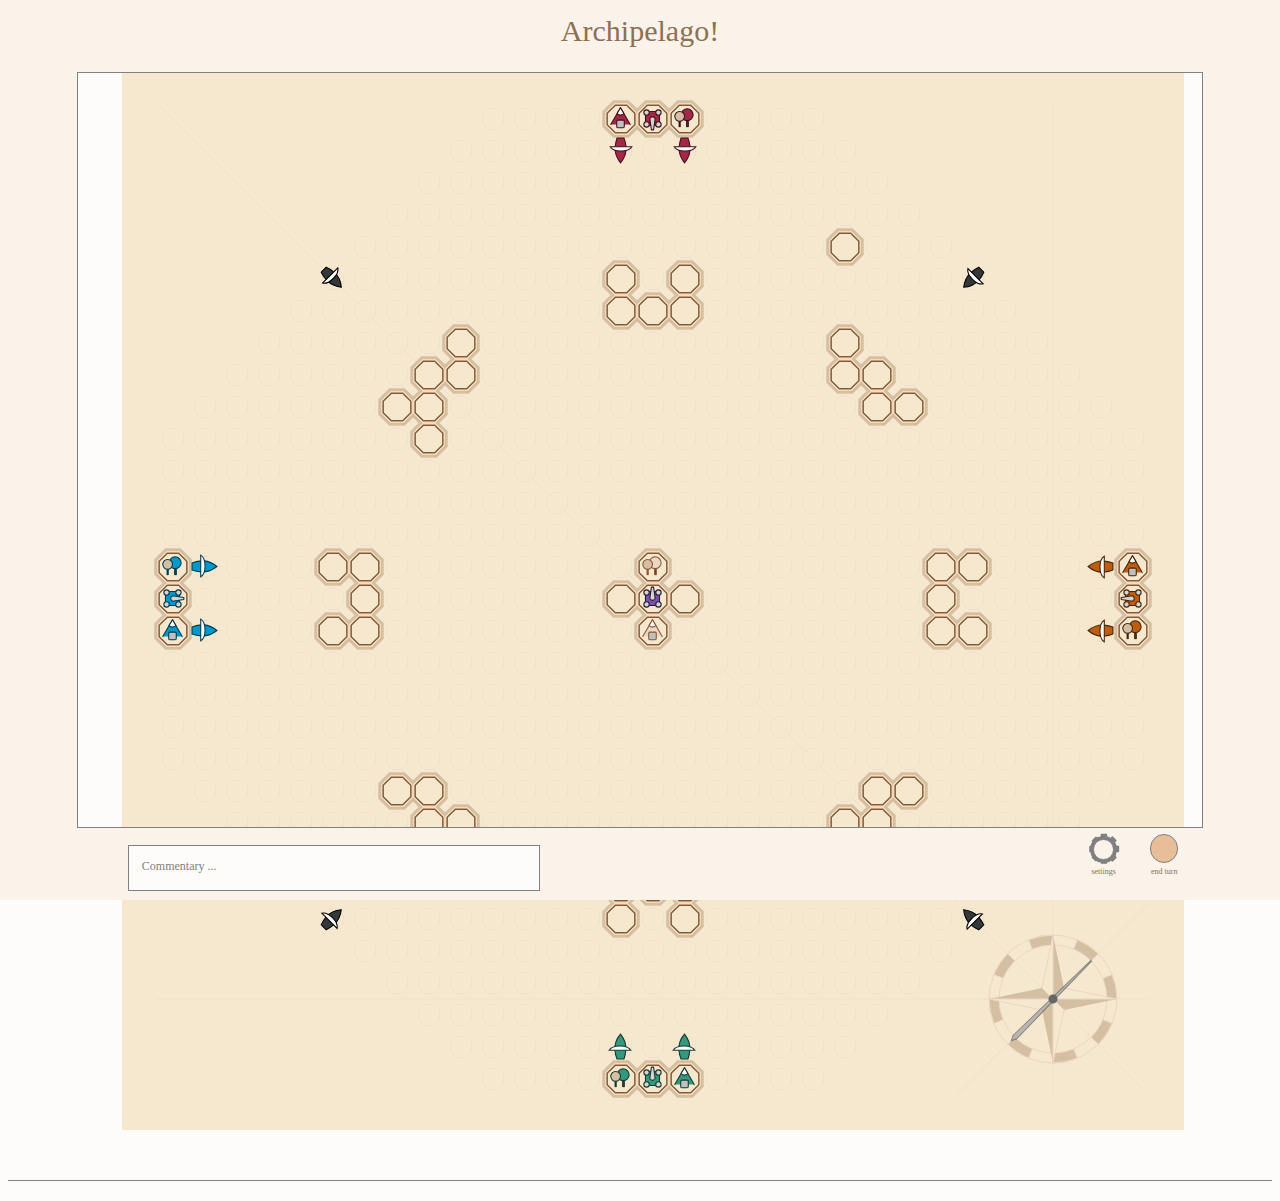
==== index.html @ 7c7db8ca "Addition of compass SVG graphics to the board" ====
<!DOCTYPE html>

<!-- This is the main HTML file for the game -->
<!-- ------------------------------------------>
<html>

<head>
    <meta charset="utf-8">

    <!-- Link to style sheets -->
    <link rel="stylesheet" type="text/css" href="surround.css">
    <link rel="stylesheet" type="text/css" href="board.css">
    <link rel="stylesheet" type="text/css" href="pieces.css">
    <link rel="stylesheet" type="text/css" href="compass.css">

</head>

<body>

    <!-- Corners added to allow side panels to be exandable -->
    <div class="corner top left over_text">
    </div>

    <!-- Fixed header with padding underneath-->
    <div class="the_header over_text">
        <div class="title_box">
            Archipelago!
        </div>
    </div>

    <!-- Corners added to allow side panels to be exandable -->
    <div class="corner top right over_text">
    </div>

    <div class="the_header under_text">
    </div>
    <br> <br>

    <!-- Expandable (future development) sidebar left -->
    <div class="left sidebar over_text">
        <div class="stockDashboard">

        </div>
    </div>

    <div class="left sidebar under_text">
    </div>


    <!-- A div used as a placeholder to which the dynamically generated board is added -->
    <div class="boardmark">

    </div>
    <br><br><br>

    <!-- Expandable (future development) sidebar right -->
    <div class="right sidebar over_text">
    </div>

    <div class="right sidebar under_text">
    </div>

    <br>

    <!-- Corners added to allow side panels to be exandable -->
    <div class="corner bottom left over_text">
    </div>

    <!-- Fixed footer for icon buttons with padding underneath-->
    <div class="the_footer over_text">

        <!-- Commentary box - Again is temporary in this position just to aid any visitors to site-->
        <div class='contents_box commentary'>
            Commentary ...
        </div>

        <!-- Settings icon button-->
        <div class="icon_holder settingsmark">
            <div class="settings">
                <div class="settings_teeth teethrotate0">
                </div>
                <div class="settings_teeth teethrotate45">
                </div>
                <div class="settings_teeth teethrotate90">
                </div>
                <div class="settings_teeth teethrotate135">
                </div>
                <div class="settings_inner">
                </div>
            </div>
            <div class="icon_text">
                settings
            </div>
        </div>

        <!-- End of turn icon button -->
        <div class="icon_holder endturnmark">
            <div class="end_turn">
            </div>
            <div class="icon_text">
                end turn
            </div>
        </div>
    </div>

    <!-- Corners added to allow side panels to be exandable -->
    <div class="corner bottom right over_text">

      <!-- Settings panel pop up -->
      <div class="settings_popup">
          <div class="settingspopup_inner">
                <div class="settings_teeth teethrotate0">
                </div>
                <div class="settings_teeth teethrotate45">
                </div>
                <div class="settings_teeth teethrotate90">
                </div>
                <div class="settings_teeth teethrotate135">
                </div>
                <div class="settings_inner2">
                    <span class="settings_close">
                        &times;
                    </span>
                    <br>Changing size or shape of the<br>board will restart the game.

                    <!-- Buttons - for the size and shape of the board -->
                    <div class='settings_holder boardSizeSelect'>
                        Size of the game board:
                        <div class="settings_button boardSizeSelect_31">
                            small
                        </div>
                        <div class="settings_button boardSizeSelect_40">
                            medium
                        </div>
                    </div>

                    <div class='settings_holder boardShapeSelect'>
                        Shape of the game board:
                        <div class="settings_button boardShapeSelect_octagon">
                            octagon
                        </div>
                        <div class="settings_button boardShapeSelect_square">
                            square
                        </div>
                    </div>
                </div>
            </div>
        </div>
    </div>

    <!-- Padding for footer -->
    <div class="the_footer under_text">

    </div>

    <!-- The game board object -->
    <script src='board.js'></script>

    <!-- The dashboard object -->
    <script src='dashboard.js'></script>

    <!-- The compass object -->
    <script src='compass.js'></script>

    <!-- The piece movement object -->
    <script src='movement.js'></script>

    <!-- The pirates object -->
    <script src='pirates.js'></script>

    <!-- The game management object -->
    <script src='gamemanagement.js'></script>

    <!-- The main javascript file -->
    <script src='main.js'></script>

</body>
---- surround.css ----
/* Style for surround items  */
/* ------------------------- */

html {
    background-color: rgb(254,252,250);
    font-family: 'Palatino';
    margin: 0;
    color: rgb(137, 113, 82);
    font-size: 20px;
}

.dashboard_text {

    font-size: 0.8em;
}

/* style for the frame corners */
.corner {
    font-family: 'Palatino';
    color: rgb(250,105,0);
    text-align: center;
    margin: 0;
    padding: 0%;
    height: 8%;
}

 /* style for the header */
.the_header {
    font-size: 1.5em;
    text-align: center;
    background-color: rgb(251, 242, 234);
    top: 0%;
    left: 6%;
    margin: 0%;
    padding: 0%;
    width: 88%;
    height: 8%;
    border-bottom: 1px solid grey;
}

/* style for the footer */
.the_footer {
    text-align: right;
    display: block;
    background-color: rgb(231, 175, 126);
    bottom: 0%;
    left: 6%;
    margin: 0%;
    padding: 0%;
    width: 88%;
    height: 8%;
    border-top: 1px solid grey;
}

/* style to fix the header and footer and prevent scrolling */
.over_text {
    position: fixed;
    background-color: rgb(251, 242, 234);
    z-index: 20;
}

.under_text {
    position: static;
    width: 100%;
    background-color: rgb(254,252,250);
    padding-top: 1%;
}

/* style for the frame sidebars */
.sidebar {
    position: fixed;

    font-size: 0.5em;

    background-color: rgb(251, 242, 234);
    top: 0%;
    margin: 0%;
    padding: 0%;
    height: 84%;
    top: 8%;
}

.left {
    left: 0%;
    width: 6%;
}

.right {
    right: 0%;
    width: 6%;
}

.top {
    top: 0%;
}

.bottom {
    bottom: 0%;
}

.left.sidebar {
    border-right: 1px solid grey;

}

.right.sidebar {

    border-left: 1px solid grey;
    text-align: center;
}

.title_box {
    position: relative;
    top: 20%;
}

/* style for contents boxes in the footer - TEMPORARY */
.contents_box {
    position: fixed;
    transform: translateY(0%);
    display: inline;
    background-color: rgb(254,252,250);
    text-align: center;
    margin: 0%;
    border: 1px solid grey;
    padding: 0.5% 0.5% 0.5% 0.5%;
    z-index: 1;
}

/* commentary box */
.commentary {
    left: 10%;
    bottom: 1%;
    height: 2%;
    width: 30%;
    font-style: bold;
    text-align: left;
    overflow: hidden;
    padding: 1% 1% 1% 1%;
    color: grey;
    font-size:0.6em;
}

/* Side bar item holders and inner item formats*/
.item_holder {
    position: relative;
    margin-left: 10%;
    padding: 2.5%;
    width: 75%;
    display: inline-block;
    text-align: left;
    vertical-align: bottom;
}

.inner_item_holder {
    position: relative;
    vertical-align: bottom;
    padding-top: 4%;
    padding-bottom: 2%;
    width: 75%;
    display: inline-block;
    text-align: left;
    font-size: 100%;
}

.dashboard_text {
    position: relative;
    display: inline-block;
    padding-left: 4%;
    padding-bottom: 2%;
    font-size: 0.8em;
    vertical-align: bottom;
}


/* Footer icon holders */
.icon_holder {
    margin-right: 2%;
    position: relative;
    display: inline-block;
    text-align: center;
    vertical-align: top;
    top: 10%;
    height: 0;
    color: rgb(137, 113, 82);
    background-color: rgb(251, 242, 234);
    text-align: center;
}

/* Style for text under icons */
.icon_text {
    position: relative;
    display: block;
    text-align: center;
    top: 8%;
    height: 35%;
    width: 100%;
    padding: 0%;
    color: rgb(137, 113, 82);
    background-color: rgb(251, 242, 234);
    text-align: center;
    overflow: hidden;
    white-space: nowrap;
    font-size: 40%;
}

/* End of turn icon */
.end_turn {
    display: inline-block;
    position: relative;
    top: -1px;
    margin-top: 0%;
    margin-left: 0%;
    vertical-align: top;
    height: 60%;
    width: 80%;
    border-radius: 50%;
    background-color: rgb(231, 190, 151);
    border: 1px solid grey;
}

/* Settings icon */
.settings {
    display: inline-block;
    position: relative;
    top: 0px;
    margin-top: 0%;
    margin-left: 0%;
    vertical-align: center;
    height: 60%;
    width: 80%;
    border-radius: 50%;
    background-color: grey;
    border: 1px solid rgb(251, 242, 234);
    transform:  scale(1, 1);
}

.settings_teeth {
    position: absolute;
    top: 50%;
    left: 50%;
    height: 100%;
    width: 100%;
    background-color: grey;
    border-radius: 10%;
}

.teethrotate0 {
    transform:  translate(-50%,-50%) rotate(0deg) scale(0.26, 1.15);
}

.teethrotate45 {
    transform:  translate(-50%,-50%) rotate(45deg) scale(0.26, 1.15);
}

.teethrotate90 {
    transform:  translate(-50%,-50%) rotate(90deg) scale(0.26, 1.15);
}

.teethrotate135 {
    transform:  translate(-50%,-50%) rotate(135deg) scale(0.26, 1.15);
}

.settings_inner {
    display: inline-block;
    position: relative;
    top:12%;
    margin-top: 0%;
    margin-left: 0%;
    vertical-align: top;
    height: 70%;
    width: 70%;
    border-radius: 50%;
    background-color: rgb(251, 242, 234);
    border: 1px solid grey;
}

/* Transparent covering for full screen when settings panel is called up */
.settings_popup {
    display: none;
    position: fixed;
    left: 0px;
    top: 0px;
    width: 100%;
    height: 100%;
    overflow: hidden;
    background-color: rgba(0,0,0,0.25);
    font-size: 0.8em;
    z-index: 1;
}

/* Settings panel style */
.settingspopup_inner {
    position: fixed;
    background-color: grey;
    width: 350px;
    height: 350px;
    bottom: 14%;
    right: 14%;
    padding: 0;
    color: rgb(137, 113, 82);
    border-radius: 50%;
    border: 0px solid grey;
    text-align: center;
    vertical-align: top;
}

/* A separate inner circle is required for the large settings panel */
.settings_inner2 {
    display: inline-block;
    position: relative;
    top:10%;
    margin-top: 0%;
    margin-left: 0%;
    vertical-align: top;
    padding: 5%;
    height: 68%;
    width: 68%;
    border-radius: 50%;
    background-color: rgb(251, 242, 234);
    border: 1px solid grey;
}

/* Settings button styles */
.settings_holder {
    position: relative;
    top: 5%;
    width: 70%;
    margin: 0% 13% 5% 13%;
    height: 18%;
    padding: 2%;
    display: block;
    color: rgb(254, 252, 250);
    background-color: grey;
    border: 1px solid grey;
}

.settings_button {
    display: inline-block;
    width: 40%;
    margin: 4% 2% 2% 2%;
    color: grey;
    background-color: rgb(254, 252, 250);
    cursor: pointer;
}

/* Settings close button */
.settings_close {
    font-size: 28px;
    font-weight: bold;
}

.settings_close:hover, .settings_close:focus {
    color: black;
    cursor: pointer;
}
---- board.css ----
/* styles for the game board */
/* ------------------------- */


.boardmark {
    position: relative;
    display: block;
    left: 9%;
    top: 6%;
    width: 88%;
    height: 1020px;
    background-color: transparent;
}

#board {
    position: absolute;
    background-color: transparent;
    z-index: 2;
}

#activeBoard {
    position: absolute;
    background-color: transparent;
    z-index: 2;
}

/* style for row holders within game board */
.board_row {
    margin: 0px 0px 0px 0px;
    padding: 0px 0px 0px 0px;

    margin: auto;
}

/* Style for individual tiles within game board.
Tiles are nested squares (square - rotated square - inner square).
The rotation and inner squares are used to create octagons and margins.
The overflow hides the rotated square edges
All tiles are set up to be dynamic so can be created in different sizes */
.square {
    display: inline-block;
    vertical-align: top;
    margin: 0px;
    padding: 0px;
    overflow: hidden;

}

/* different colour tiles for sea, land, bases plus invisible tiles to change the overall board shape */
.square.sea {
    background-color: rgb(77, 210, 255);
    border: 1px solid rgb(77, 210, 255);
}

.square.land {
    background-color: rgb(230, 230, 0);
    border: 1px solid rgb(230, 230, 0);
}

.square.invis {
    background-color: rgb(247, 228, 212);
    border: 1px solid rgb(247, 228, 212);
}

.rotated_square {
    display: inline-block;
    margin: 0px;
    padding: 0px;
    transform: rotate(45deg);
    overflow: hidden;
}

.inner_square {
    display: inline-block;
    margin: 0px;
    padding: 0px;
    transform: translateX(-2px) translateY(-2px) rotate(45deg);
}

.sea {
    background-color: rgb(179, 237, 255);
    border: 2px solid blue;
}

.land {
    background-color: rgb(77, 210, 55);
    border: 2px solid green;
}

/* style for square not on the board */
.invis {
    background-color: rgb(247, 228, 212);
    border: 2px solid rgb(247, 228, 212);
}

/* colour for activated squares on movement */
.active {
    border: 2px solid rgb(255, 77, 77);
}
---- pieces.css ----
/* Style for individual piece tiles. */
/* --------------------------------- */

/* cargo ship */
.square.cargo {
    display: inline-block;
    vertical-align: top;
    margin: 0px;
    padding: 0px;
    overflow: hidden;
    background-color: rgb(77, 210, 255);
    border: 1px solid rgb(77, 210, 255);
    text-align: center;
}

.holding.cargo {
    position: relative;
    vertical-align: top;
    margin: 0px;
    padding: 0px;
    border: 0px;
    background-color: transparent;
    border-radius: 50%;
    text-align: center;
    left: 0px;
    top: 0px;
    z-index: 1;
}

.cargo {
    position: absolute;
    background-color: transparent;
    z-index: 10;
}

/*.piece.cargo {
  /*Tile is gridsize -2
    Inner tile is gridsize -6 (space for border 2 like in sea tiles)
    Left border is 2, others are 1
    So margin 1 on all borders except left*/
    display: inline-block;
    padding: 0px;
    margin: 1px 1px 1px 0px;
    transform: rotate(-90deg) scale(0.9, 0.38);

    border-top-left-radius: 20%;
    border-top-right-radius: 50%;
    border-bottom-left-radius: 20%;
    border-bottom-right-radius: 50%;
    border-left: 1.5px solid rgb(89, 53, 20);
    border-right: 1.5px solid rgb(89, 53, 20);
    border-top: 1px solid rgb(89, 53, 20);
    border-bottom: 1px solid rgb(89, 53, 20);

    background-color: rgb(181, 110, 43);
    text-align: center;
    transition: transform 1s;
}*/

.detail.cargo {
    display: inline-block;
    margin: 0px;
    transform: rotate(0deg) scale(0.1,2.4) translateX(-60px) translateY(0);
    border-right: 5px solid rgb(89, 53, 20);
    border-left: 5px solid rgb(89, 53, 20);
    margin: 0px 0px 2px 1px;
    border-top-right-radius: 50%;
    border-bottom-right-radius: 50%;
    background-color: white;
}


/* Hut */
.square.hut {
    display: inline-block;
    vertical-align: top;
    margin: 0px;
    padding: 0px;
    overflow: hidden;
    text-align: center;
    border: 1px solid rgb(230, 230, 0);
    background-color: rgb(77, 210, 55);
}

.piece.hut {
    display: inline-block;
    padding: 0px;
    background-color: rgb(77, 210, 55);
    transform: scale(0.6,0.6);
    border: 2px solid rgb(89, 53, 20);
    border-radius: 10%;
}

.detail.hut{
  background-color: rgb(89, 53, 20);
  transform: scale(1.3,0.1);
}


/* Fort */

.fort {
    position: absolute;
    background-color: transparent;
    fill: lightgrey;
    z-index: 10;

}

.square.fort {
    display: inline-block;
    position: relative;
    margin: 0px;
    padding: 0px;
    overflow: hidden;
    border: 1px solid rgb(230, 230, 0);
    background-color: rgb(77, 210, 55);
}

.holding.fort {
    display: inline-block;
    position: relative;
    margin: 0px;
    padding: 0px;
    border: 0px;
    background-color: transparent;
    border-radius: 50%;
}

.piece.fort {
    display: inline-block;
    position: relative;
    transform: scale(0.55,0.55) translate(0%, 0%);
    background-color: rgb(77, 210, 55);
    border: 2px solid rgb(89, 53, 20);
    border-radius: 15%;
}

.piece.fort::before {
    content:'';
    width: 100%;
    height: 100%;
    display: inline-block;
    position: relative;
    background-color: rgb(89, 53, 20);
    border: 4px solid rgb(89, 53, 20);
    transform: translate(-50%, -50%) scale(0.3, 0.3);
    border-radius: 50%;
}

.piece.fort::after {
    content:'';
    width: 100%;
    height: 100%;
    display: inline-block;
    position: relative;
    background-color: rgb(89, 53, 20);
    border: 4px solid rgb(89, 53, 20);
    transform: translate(20%, -230%) scale(0.3, 0.3);
    border-radius: 50%;
}

.detail.fort{
    display: inline-block;
    position: relative;
    background-color: rgb(89, 53, 20);
    border: 4px solid rgb(89, 53, 20);
    transform: translate(-50%, -100%) scale(0.3, 0.3);
    border-radius: 50%;
}

.detail.fort::after{
    /* cannon */
    content:'';
    width: 100%;
    height: 100%;
    position: relative;
    display: inline-block;
    background-color: silver;
    border-top-left-radius: 50%;
    border-top-right-radius: 20%;
    border-bottom-left-radius: 50%;
    border-bottom-right-radius: 20%;
    border: 3px solid rgb(89, 53, 20);
    transform: translate(220%, -250%) rotate(-45deg) scale(2, 1);
}

/* forests */

.forest {
    position: absolute;
    background-color: transparent;
    fill: rgb(77, 210, 55);
    z-index: 10;
}

.square.forest {
    display: inline-block;
    vertical-align: top;
    margin: 0px;
    padding: 0px;
    overflow: hidden;
    text-align: center;
    border: 1px solid rgb(230, 230, 0);
    background-color: rgb(77, 210, 55);
}

.piece.forest {
    display: inline-block;
    padding: 0px;
    background-color: rgb(77, 210, 55);
    transform: scale(0.5, 0.5) translate(20%, -20%);
    border: 2px solid rgb(89, 53, 20);
    border-radius: 50%;
}

.piece.forest::before, .detail.forest::before {
    content: '';
    width: 100%;
    height: 100%;
    display: inline-block;
    padding: 0px;
    background-color: rgb(89, 53, 20);
    transform: translate(-10%, 60%) scale(0.2,0.5);
    border: 2px solid rgb(89, 53, 20);
}

.detail.forest {
  display: inline-block;
  padding: 0px;
  background-color: limegreen;
  transform: translate(-60%, -110%) scale(0.8, 0.8);
  border: 2px solid rgb(89, 53, 20);
  border-radius: 50%;
}

/* ironworks */

.ironworks {
    position: absolute;
    background-color: transparent;
    fill: rgb(77, 210, 55);
    z-index: 10;
}

.square.ironworks {
    display: inline-block;
    vertical-align: top;
    margin: 0px;
    padding: 0px;
    overflow: hidden;
    text-align: center;
    border: 1px solid rgb(230, 230, 0);
    background-color: rgb(77, 210, 55);
}

.piece.ironworks {
    display: inline-block;
    padding: 0px;
    background-color: silver;
    transform:  translate(0%, 50%) scale(1, 1.4) rotate(45deg);
    border: 1px solid rgb(89, 53, 20);
    border-radius: 10%;
}

.detail.ironworks {
    display: inline-block;
    padding: 0px;
    background-color: silver;
    border-top: 2px solid rgb(89, 53, 20);
    border-bottom: 2px solid rgb(89, 53, 20);
    border-left: 2px solid rgb(89, 53, 20);
    border-right: 2px solid rgb(89, 53, 20);

    transform: translate(-20%, -20%)  rotate(-45deg) scale(0.4, 0.3);
    border-radius: 10%;
}

.detail.ironworks::after {
    content: 'I';
    color: darkslategrey;
    font-size: 1em;
    height: 100%;
    width: 100%;
    display: inline-block;
    padding: 0px;
    background-color: silver;
    transform: translate(0%, 0%) scale(0.8,0.8);
    border: 0;
}

/* ironworks */
.square.quarry {
    display: inline-block;
    vertical-align: top;
    margin: 0px;
    padding: 0px;
    overflow: hidden;
    text-align: center;
    border: 1px solid rgb(230, 230, 0);
    background-color: rgb(77, 210, 55);
}

.piece.quarry {
    display: inline-block;
    padding: 0px;
    background-color: rgb(89, 53, 20);
    transform:  rotate(45deg) translate(-5%, -18%) scale(0.9, 0.15) ;
    border-top: 5px solid rgb(89, 53, 20);
    border-bottom: 5px solid rgb(89, 53, 20);
    border-left: 1px solid rgb(89, 53, 20);
    border-right: 1px solid rgb(89, 53, 20);
    border-radius: 20%;
}

.detail.quarry {
    display: inline-block;
    padding: 0px;
    background-color: silver;
    border: 5px solid rgb(89, 53, 20);
    transform: translate(-38%, -15%) scale(0.1, 3) rotate(45deg);
    border-radius: 20%;
}

.piece.quarry::after {
    content: '';
    font-size: 1em;
    height: 100%;
    width: 100%;
    display: inline-block;
    padding: 0px;
    background-color: rgb(255, 253, 208);
    border: 2px solid rgb(89, 53, 20);
    transform:  translate(-10%, 140%) scale(0.4, 2.4) rotate(45deg);
    border-radius: 20%;
}








/* Team colours */
.teamPlum.team_fill {
    background-color: #0099cc;
    fill: #0099cc;
}

.teamPlum.team_stroke {
    stroke: #00394d;
}


.teamOrange.team_fill  {
    background-color: #bd5d0f;
    fill: #bd5d0f;
}

.teamOrange.team_stroke {
    stroke: #472306;
}

.teamLemon.team_fill {
    background-color: #a52746;
    fill: #a52746;
}

.teamLemon.team_stroke {
    stroke: #3e0f1a;
}

.teamLime.team_fill {
    background-color: #34987d;
    fill: #34987d;
}

.teamLime.team_stroke {
    stroke: #14392f;
}

.teamKingdom.team_stroke {
    stroke: #251934;
}

.teamKingdom.team_fill {
    background-color: rgb(162, 236, 246);
    fill: #7851a9;
}

.teamPirate.team_fill {
    background-color: #353839;
    fill: #353839;
}

.teamPirate.team_stroke {
    stroke: black;
}

.Unclaimed.team_stroke {
    stroke: rgb(138, 87, 50);
}

.Unclaimed.team_fill {
    fill: rgb(235, 215, 195);
}

.deg90 {
    transform: rotate(90deg);
    transition: transform 1s;
}
---- compass.css ----
/* Style for compass */
/* ----------------- */

/* Compass circles*/

.compass {
    position: absolute;
    background-color: rgb(246, 232, 206);
    z-index: 1;

}

#needle2 {
    position: absolute;
    background-color: transparent;
    z-index: 3;
    transition: transform 1s;

}

.compass.outer {
    position: relative;
    top: 100px;
    width: 80px;
    height: 80px;
    display: inline-block;
    border-radius: 50%;
    margin: 0;
    padding: 0;
    text-align: center;
    border: 2px solid rgb(137, 113, 82);
    background-color: rgb(240, 220, 188);
}

.compass.inner {
    position: absolute;
    top: 50%;
    left: 50%;
    width: 60px;
    height: 55px;
    transform: translate(-50%,-50%);
    border-radius: 50%;
    margin: 0;
    padding: 0;
    border: 2px solid rgb(137, 113, 82);
    background-color: rgb(251, 242, 234);
}

.compass.inner2 {
    position: absolute;
    top: 50%;
    left: 50%;
    transform: translate(-50%,-50%);
    border-radius: 50%;
    border: 2px solid rgb(137, 113, 82);
    width: 18px;
    height: 18px;
    background-color: rgb(231, 190, 151);

}

/* Compass points*/
.points {
    position: absolute;
    top: 50%;
    left: 50%;
    width: 100%;
    height: 100%;
    background-color: rgb(240, 220, 188);
    border: 3px solid rgb(137, 113, 82);
}

.NS {
    transform: translate(-50%, -50%) scale(1.05, 0.2) rotate(45deg);
    border-left: 8px solid rgb(137, 113, 82);
    border-right: 8px solid rgb(137, 113, 82);
}

.EW {
    transform: translate(-50%, -50%) scale(0.2, 1.05) rotate(225deg);
    border-top: 8px solid rgb(137, 113, 82);
    border-bottom: 8px solid rgb(137, 113, 82);
}

/* Compass needle*/
.needle {
    position: absolute;
    top: -40%;
    left: 48.5%;
    width: 4%;
    height: 180%;
    background-color: rgb(219, 158, 54);
    transition: transform 1s;
}

.needlehead {
    position: absolute;
    width: 0;
    height: 0;
    top: -4%;
    left: -60%;
    border-left: 0.25em solid transparent;
    border-bottom: 0.6em solid rgb(219, 158, 54);
    border-right: 0.25em solid transparent;
}
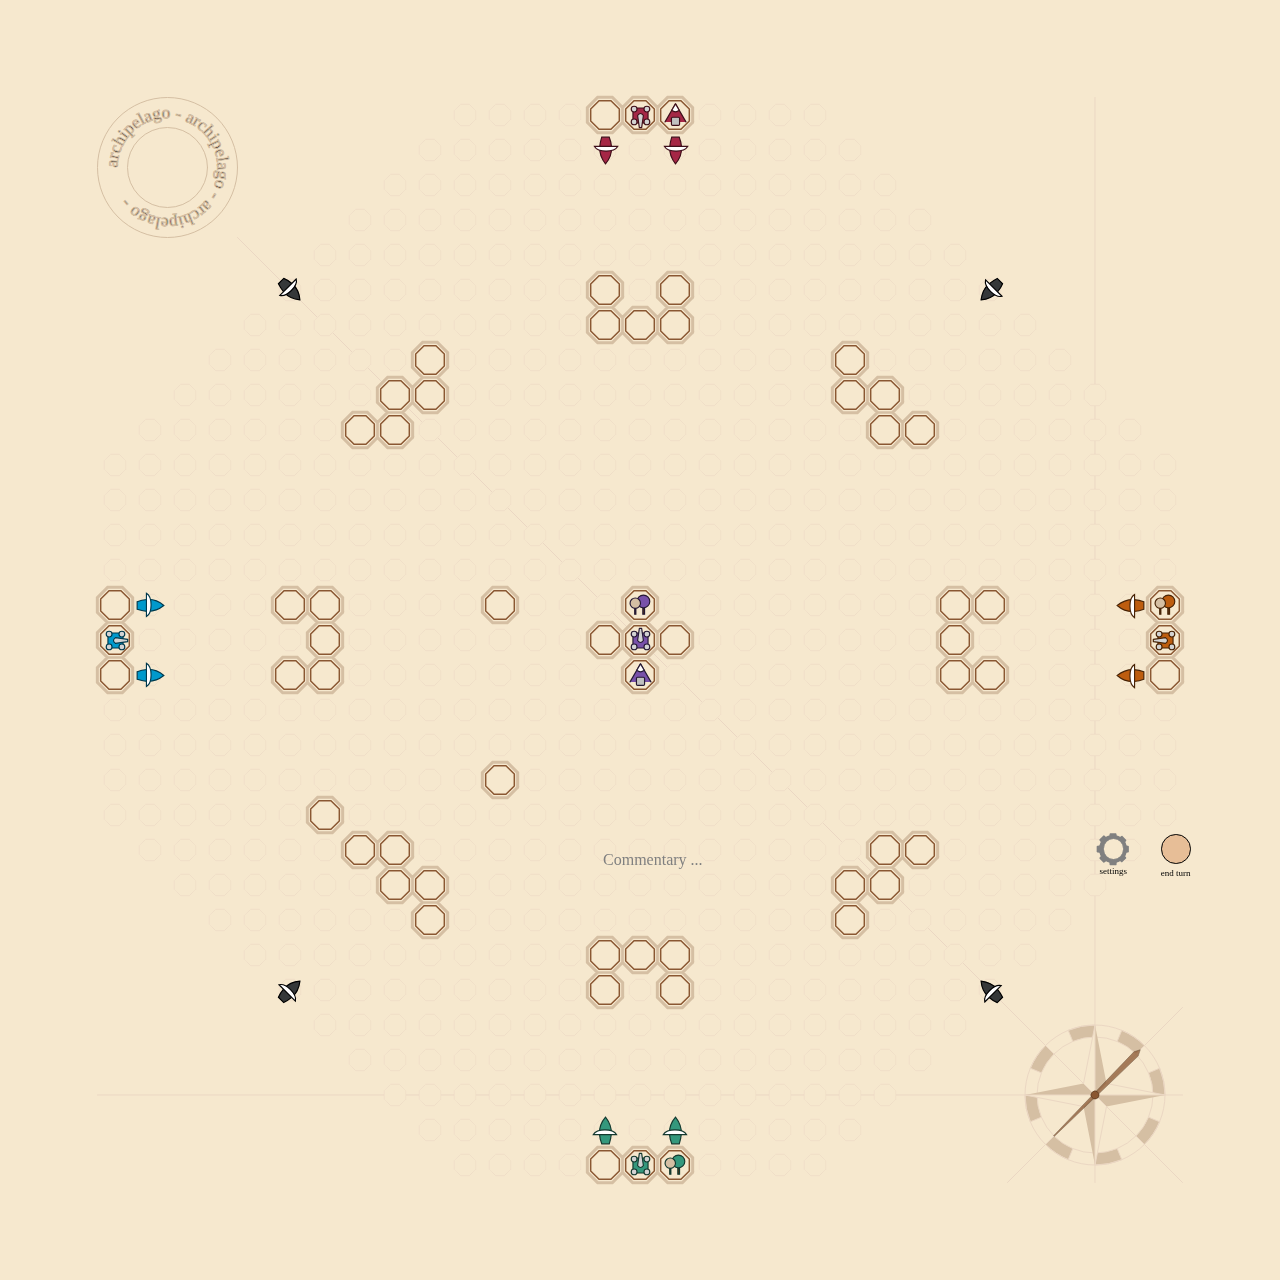
==== commit 6766b9f8: "Updating the style of the surround and board" ====
--- a/index.html
+++ b/index.html
@@ -22,19 +22,15 @@
     </div>
 
     <!-- Fixed header with padding underneath-->
-    <div class="the_header over_text">
-        <div class="title_box">
-            Archipelago!
-        </div>
+    <div class="the_header over_text top">
+
     </div>
 
     <!-- Corners added to allow side panels to be exandable -->
     <div class="corner top right over_text">
     </div>
 
-    <div class="the_header under_text">
-    </div>
-    <br> <br>
+
 
     <!-- Expandable (future development) sidebar left -->
     <div class="left sidebar over_text">
@@ -67,12 +63,7 @@
     </div>
 
     <!-- Fixed footer for icon buttons with padding underneath-->
-    <div class="the_footer over_text">
-
-        <!-- Commentary box - Again is temporary in this position just to aid any visitors to site-->
-        <div class='contents_box commentary'>
-            Commentary ...
-        </div>
+    <div class="the_footer over_text bottom">
 
         <!-- Settings icon button-->
         <div class="icon_holder settingsmark">
@@ -102,6 +93,13 @@
             </div>
         </div>
     </div>
+
+
+    <!-- Commentary box - Again is temporary in this position just to aid any visitors to site-->
+        <div class='commentary'>
+            Commentary ...
+        </div>
+
 
     <!-- Corners added to allow side panels to be exandable -->
     <div class="corner bottom right over_text">
@@ -162,6 +160,9 @@
     <!-- The compass object -->
     <script src='compass.js'></script>
 
+    <!-- The resource object -->
+    <script src='resource.js'></script>
+
     <!-- The piece movement object -->
     <script src='movement.js'></script>
 
--- a/surround.css
+++ b/surround.css
@@ -2,11 +2,12 @@
 /* ------------------------- */
 
 html {
-    background-color: rgb(254,252,250);
+    background-color: rgb(246, 232, 206);
     font-family: 'Palatino';
     margin: 0;
     color: rgb(137, 113, 82);
     font-size: 20px;
+
 }
 
 .dashboard_text {
@@ -35,7 +36,7 @@
     padding: 0%;
     width: 88%;
     height: 8%;
-    border-bottom: 1px solid grey;
+
 }
 
 /* style for the footer */
@@ -49,13 +50,14 @@
     padding: 0%;
     width: 88%;
     height: 8%;
-    border-top: 1px solid grey;
+
 }
 
 /* style to fix the header and footer and prevent scrolling */
 .over_text {
     position: fixed;
     background-color: rgb(251, 242, 234);
+    background-color: transparent;
     z-index: 20;
 }
 
@@ -73,6 +75,7 @@
     font-size: 0.5em;
 
     background-color: rgb(251, 242, 234);
+    background-color: transparent;
     top: 0%;
     margin: 0%;
     padding: 0%;
@@ -99,13 +102,12 @@
 }
 
 .left.sidebar {
-    border-right: 1px solid grey;
 
 }
 
 .right.sidebar {
 
-    border-left: 1px solid grey;
+
     text-align: center;
 }
 
@@ -129,16 +131,19 @@
 
 /* commentary box */
 .commentary {
-    left: 10%;
-    bottom: 1%;
+    position: fixed;
+    text-align: center;
+    bottom: 2%;
     height: 2%;
-    width: 30%;
+    width: 100%;
+    left: 0%;
     font-style: bold;
-    text-align: left;
+
     overflow: hidden;
     padding: 1% 1% 1% 1%;
     color: grey;
-    font-size:0.6em;
+    font-size:0.8em;
+    z-index: 15;
 }
 
 /* Side bar item holders and inner item formats*/
@@ -183,8 +188,9 @@
     top: 10%;
     height: 0;
     color: rgb(137, 113, 82);
-    background-color: rgb(251, 242, 234);
-    text-align: center;
+    background-color: transparent;
+    text-align: center;
+
 }
 
 /* Style for text under icons */
@@ -196,12 +202,14 @@
     height: 35%;
     width: 100%;
     padding: 0%;
-    color: rgb(137, 113, 82);
-    background-color: rgb(251, 242, 234);
+    color: black;
+    background-color: transparent;
     text-align: center;
     overflow: hidden;
     white-space: nowrap;
-    font-size: 40%;
+    font-size: 45%;
+
+
 }
 
 /* End of turn icon */
@@ -216,7 +224,8 @@
     width: 80%;
     border-radius: 50%;
     background-color: rgb(231, 190, 151);
-    border: 1px solid grey;
+    border: 1px solid black;
+
 }
 
 /* Settings icon */
@@ -231,7 +240,8 @@
     width: 80%;
     border-radius: 50%;
     background-color: grey;
-    border: 1px solid rgb(251, 242, 234);
+
+
     transform:  scale(1, 1);
 }
 
@@ -243,6 +253,7 @@
     width: 100%;
     background-color: grey;
     border-radius: 10%;
+
 }
 
 .teethrotate0 {
@@ -271,7 +282,7 @@
     height: 70%;
     width: 70%;
     border-radius: 50%;
-    background-color: rgb(251, 242, 234);
+    background-color: rgb(246, 232, 206);
     border: 1px solid grey;
 }
 
--- a/board.css
+++ b/board.css
@@ -3,10 +3,10 @@
 
 
 .boardmark {
-    position: relative;
+    position: absolute;
     display: block;
-    left: 9%;
-    top: 6%;
+    left: 0%;
+    top: 0%;
     width: 88%;
     height: 1020px;
     background-color: transparent;
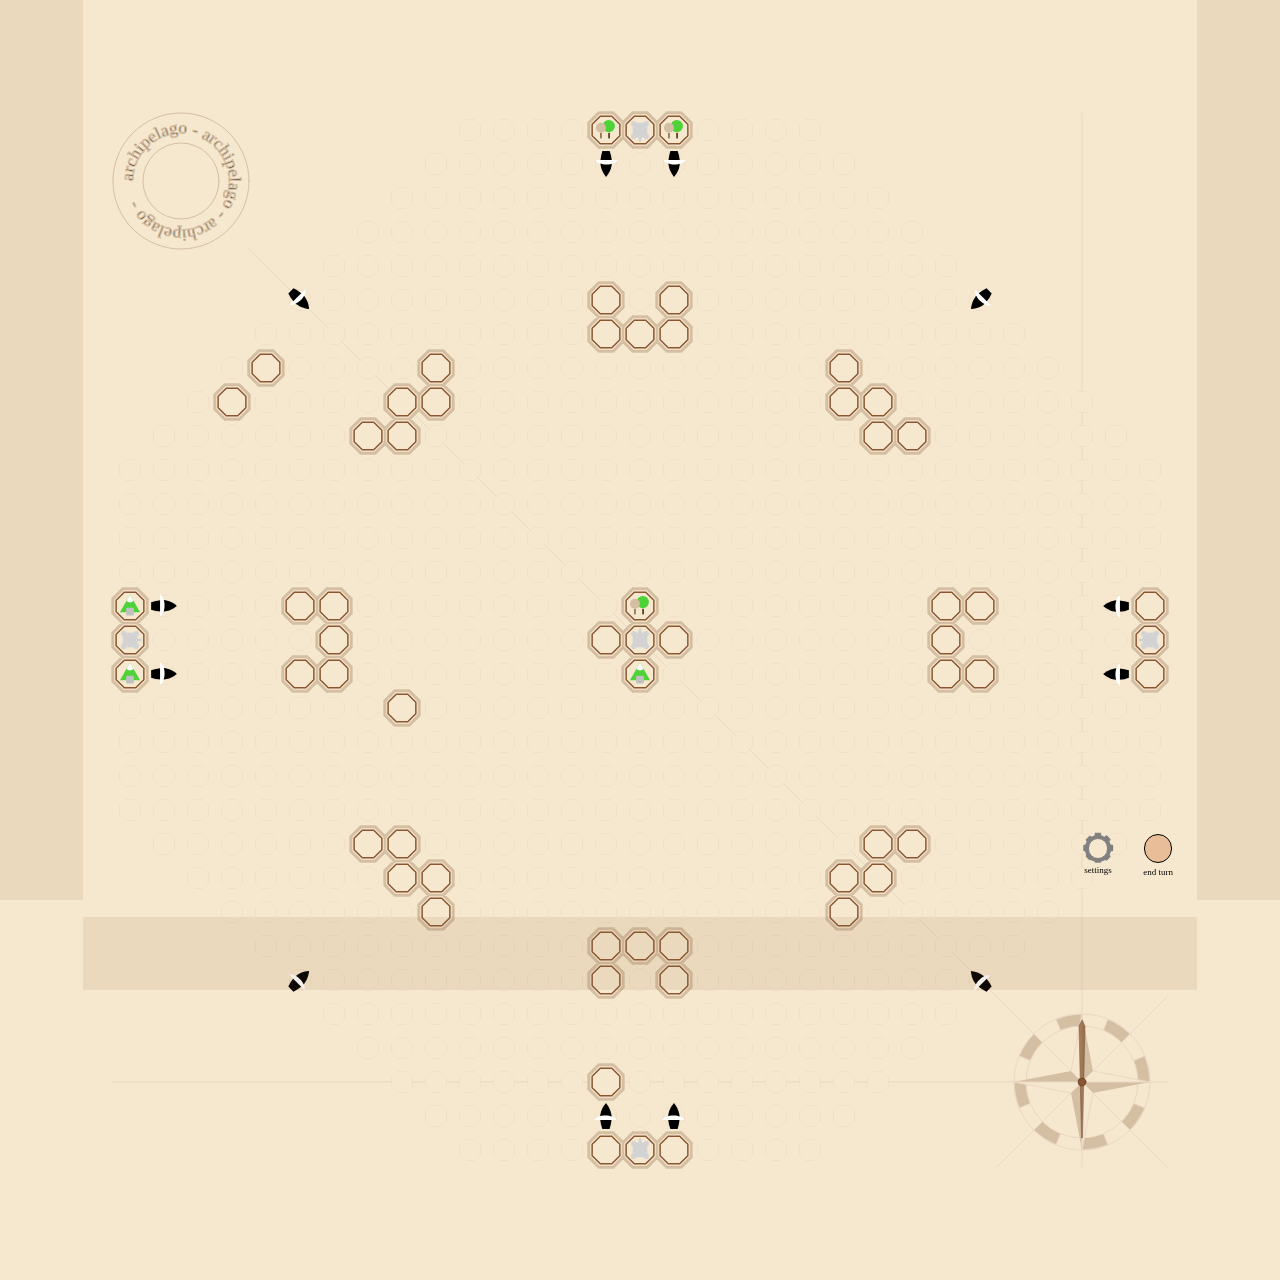
==== commit 8c164c46: "Adding goods to the dashboard" ====
--- a/index.html
+++ b/index.html
@@ -35,7 +35,11 @@
     <!-- Expandable (future development) sidebar left -->
     <div class="left sidebar over_text">
         <div class="stockDashboard">
-
+        </div>
+        <br>
+        <br>
+        <br>
+        <div class="goodsDashboard">
         </div>
     </div>
 
@@ -97,7 +101,7 @@
 
     <!-- Commentary box - Again is temporary in this position just to aid any visitors to site-->
         <div class='commentary'>
-            Commentary ...
+
         </div>
 
 
--- a/surround.css
+++ b/surround.css
@@ -10,11 +10,6 @@
 
 }
 
-.dashboard_text {
-
-    font-size: 0.8em;
-}
-
 /* style for the frame corners */
 .corner {
     font-family: 'Palatino';
@@ -23,13 +18,13 @@
     margin: 0;
     padding: 0%;
     height: 8%;
+    background-color: rgba(138, 87, 50, 0.1);
 }
 
  /* style for the header */
 .the_header {
     font-size: 1.5em;
     text-align: center;
-    background-color: rgb(251, 242, 234);
     top: 0%;
     left: 6%;
     margin: 0%;
@@ -43,7 +38,7 @@
 .the_footer {
     text-align: right;
     display: block;
-    background-color: rgb(231, 175, 126);
+
     bottom: 0%;
     left: 6%;
     margin: 0%;
@@ -51,13 +46,14 @@
     width: 88%;
     height: 8%;
 
+
 }
 
 /* style to fix the header and footer and prevent scrolling */
 .over_text {
     position: fixed;
-    background-color: rgb(251, 242, 234);
-    background-color: transparent;
+
+
     z-index: 20;
 }
 
@@ -81,6 +77,8 @@
     padding: 0%;
     height: 84%;
     top: 8%;
+    background-color: rgba(138, 87, 50, 0.1);
+    font-size:0.6em;
 }
 
 .left {
@@ -131,47 +129,68 @@
 
 /* commentary box */
 .commentary {
-    position: fixed;
-    text-align: center;
-    bottom: 2%;
-    height: 2%;
-    width: 100%;
+
+    position: fixed;
+    text-align: center;
+    bottom: -10%;
+    height: 6%;
     left: 0%;
-    font-style: bold;
-
-    overflow: hidden;
-    padding: 1% 1% 1% 1%;
-    color: grey;
+    font-style: italic;
+    padding: 1% 0% 0.5% 0%;
+    color: rgb(137, 113, 82);
     font-size:0.8em;
     z-index: 15;
+    background-color: rgba(138, 87, 50, 0.1);
+    transition: bottom 0.2s ease-in-out
+
+
 }
 
 /* Side bar item holders and inner item formats*/
 .item_holder {
     position: relative;
     margin-left: 10%;
+    margin-top: 15%;
     padding: 2.5%;
+
     width: 75%;
     display: inline-block;
     text-align: left;
     vertical-align: bottom;
+    font-weight: bold;
 }
 
 .inner_item_holder {
     position: relative;
     vertical-align: bottom;
-    padding-top: 4%;
-    padding-bottom: 2%;
-    width: 75%;
+    margin-top: 10%;
+    padding-top: 10%;
+    padding-bottom: 0%;
+    width: 90%;
     display: inline-block;
     text-align: left;
     font-size: 100%;
+    font-weight: normal;
+}
+
+.stock_item_holder {
+    position: relative;
+    vertical-align: bottom;
+    padding-top: 10%;
+    padding-bottom: 10%;
+    margin-top: 0%;
+    width: 90%;
+    display: inline-block;
+    text-align: left;
+    margin-left: 8%;
+    font-size: 80%;
+    font-weight: normal
 }
 
 .dashboard_text {
     position: relative;
     display: inline-block;
-    padding-left: 4%;
+    padding-left: 65%;
     padding-bottom: 2%;
     font-size: 0.8em;
     vertical-align: bottom;
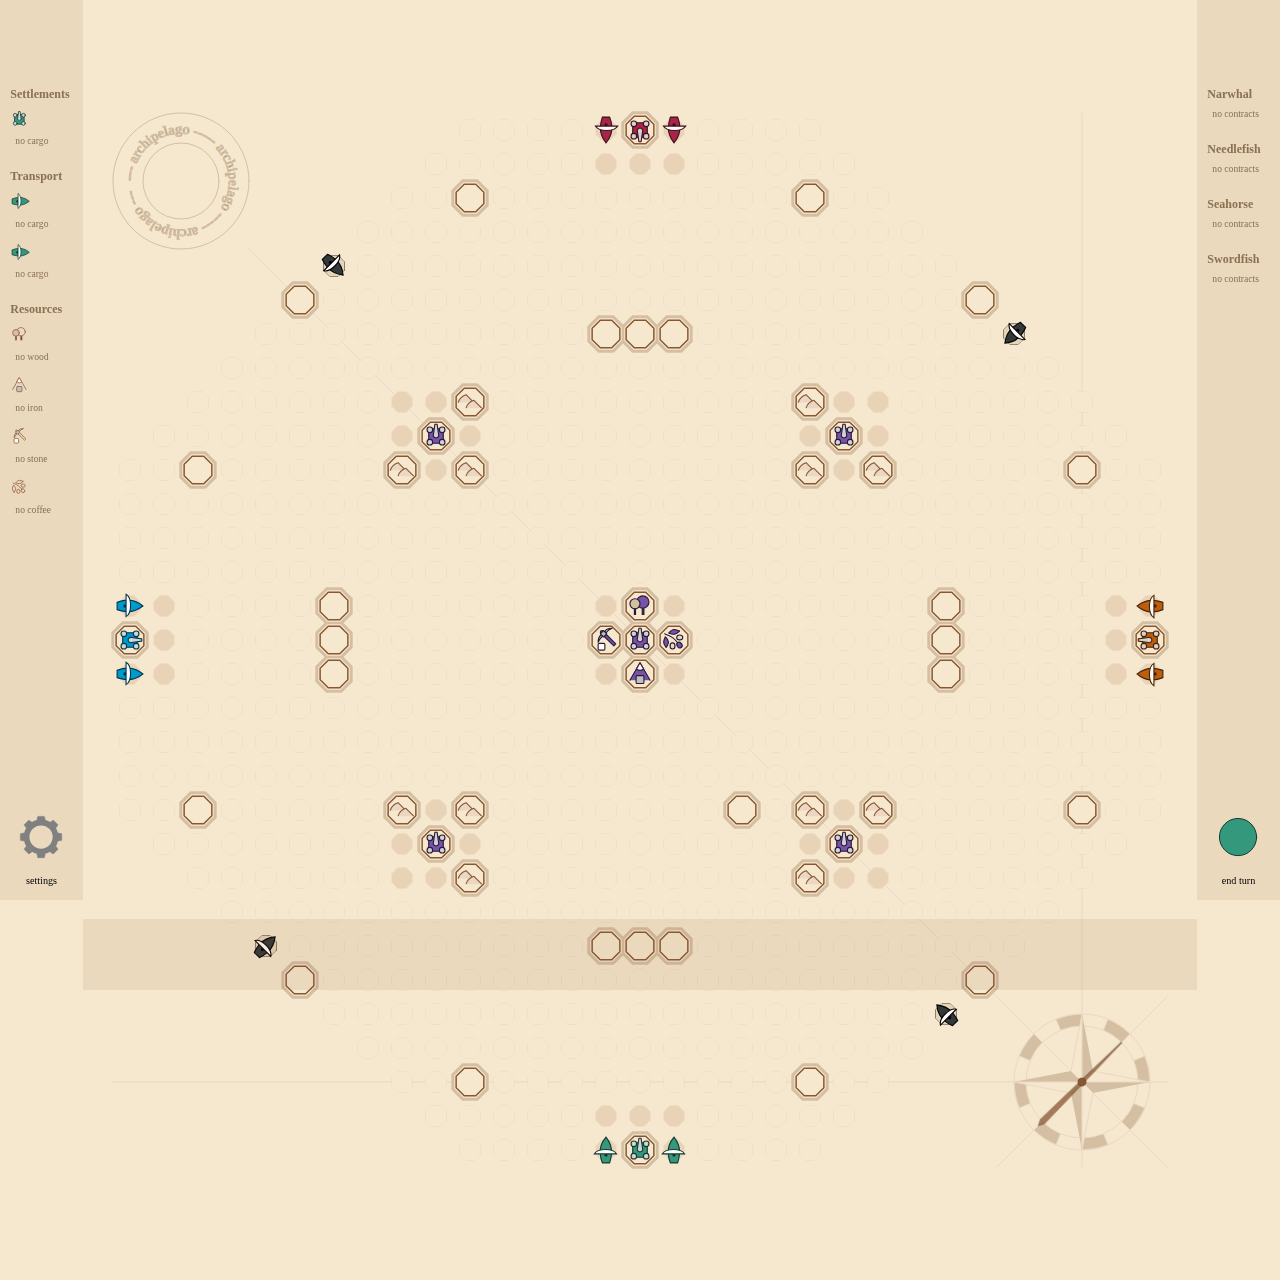
==== commit 6558d4c4: "Reworking screen resolution" ====
--- a/index.html
+++ b/index.html
@@ -36,11 +36,6 @@
     <div class="left sidebar over_text">
         <div class="stockDashboard">
         </div>
-        <br>
-        <br>
-        <br>
-        <div class="goodsDashboard">
-        </div>
     </div>
 
     <div class="left sidebar under_text">
@@ -51,10 +46,11 @@
     <div class="boardmark">
 
     </div>
-    <br><br><br>
 
     <!-- Expandable (future development) sidebar right -->
     <div class="right sidebar over_text">
+        <div class="contractDashboard">
+        </div>
     </div>
 
     <div class="right sidebar under_text">
@@ -64,90 +60,41 @@
 
     <!-- Corners added to allow side panels to be exandable -->
     <div class="corner bottom left over_text">
+        <!-- Settings icon button -->
+        <div class="icon_holder settingsmark">
+        </div>
+        <div class="icon_text">
+            settings
+        </div>
+        <!-- Settings panel pop up -->
+        <div class="settings_popup">
+
+        </div>
     </div>
 
     <!-- Fixed footer for icon buttons with padding underneath-->
     <div class="the_footer over_text bottom">
 
-        <!-- Settings icon button-->
-        <div class="icon_holder settingsmark">
-            <div class="settings">
-                <div class="settings_teeth teethrotate0">
-                </div>
-                <div class="settings_teeth teethrotate45">
-                </div>
-                <div class="settings_teeth teethrotate90">
-                </div>
-                <div class="settings_teeth teethrotate135">
-                </div>
-                <div class="settings_inner">
-                </div>
-            </div>
-            <div class="icon_text">
-                settings
-            </div>
-        </div>
-
-        <!-- End of turn icon button -->
-        <div class="icon_holder endturnmark">
-            <div class="end_turn">
-            </div>
-            <div class="icon_text">
-                end turn
-            </div>
-        </div>
     </div>
 
 
     <!-- Commentary box - Again is temporary in this position just to aid any visitors to site-->
         <div class='commentary'>
-
+            <span id='firstLine'></span><br>
+            <span id='secondLine'></span>
         </div>
 
 
     <!-- Corners added to allow side panels to be exandable -->
     <div class="corner bottom right over_text">
 
-      <!-- Settings panel pop up -->
-      <div class="settings_popup">
-          <div class="settingspopup_inner">
-                <div class="settings_teeth teethrotate0">
-                </div>
-                <div class="settings_teeth teethrotate45">
-                </div>
-                <div class="settings_teeth teethrotate90">
-                </div>
-                <div class="settings_teeth teethrotate135">
-                </div>
-                <div class="settings_inner2">
-                    <span class="settings_close">
-                        &times;
-                    </span>
-                    <br>Changing size or shape of the<br>board will restart the game.
+        <!-- End of turn icon button -->
+        <div class="icon_holder endturnmark">
+        </div>
+        <div class="icon_text">
+            end turn
+        </div>
 
-                    <!-- Buttons - for the size and shape of the board -->
-                    <div class='settings_holder boardSizeSelect'>
-                        Size of the game board:
-                        <div class="settings_button boardSizeSelect_31">
-                            small
-                        </div>
-                        <div class="settings_button boardSizeSelect_40">
-                            medium
-                        </div>
-                    </div>
-
-                    <div class='settings_holder boardShapeSelect'>
-                        Shape of the game board:
-                        <div class="settings_button boardShapeSelect_octagon">
-                            octagon
-                        </div>
-                        <div class="settings_button boardShapeSelect_square">
-                            square
-                        </div>
-                    </div>
-                </div>
-            </div>
-        </div>
     </div>
 
     <!-- Padding for footer -->
@@ -167,6 +114,9 @@
     <!-- The resource object -->
     <script src='resource.js'></script>
 
+    <!-- The contracts object -->
+    <script src='contracts.js'></script>
+
     <!-- The piece movement object -->
     <script src='movement.js'></script>
 
--- a/surround.css
+++ b/surround.css
@@ -19,6 +19,7 @@
     padding: 0%;
     height: 8%;
     background-color: rgba(138, 87, 50, 0.1);
+    vertical-align: bottom;
 }
 
  /* style for the header */
@@ -54,7 +55,7 @@
     position: fixed;
 
 
-    z-index: 20;
+    z-index: 10;
 }
 
 .under_text {
@@ -67,9 +68,6 @@
 /* style for the frame sidebars */
 .sidebar {
     position: fixed;
-
-    font-size: 0.5em;
-
     background-color: rgb(251, 242, 234);
     background-color: transparent;
     top: 0%;
@@ -78,7 +76,6 @@
     height: 84%;
     top: 8%;
     background-color: rgba(138, 87, 50, 0.1);
-    font-size:0.6em;
 }
 
 .left {
@@ -105,8 +102,6 @@
 
 .right.sidebar {
 
-
-    text-align: center;
 }
 
 .title_box {
@@ -133,12 +128,13 @@
     position: fixed;
     text-align: center;
     bottom: -10%;
-    height: 6%;
+    height: 6.5%;
     left: 0%;
     font-style: italic;
-    padding: 1% 0% 0.5% 0%;
+    padding: 0.5% 0% 0.5% 0%;
     color: rgb(137, 113, 82);
     font-size:0.8em;
+    line-height: 140%;
     z-index: 15;
     background-color: rgba(138, 87, 50, 0.1);
     transition: bottom 0.2s ease-in-out
@@ -152,7 +148,6 @@
     margin-left: 10%;
     margin-top: 15%;
     padding: 2.5%;
-
     width: 75%;
     display: inline-block;
     text-align: left;
@@ -190,34 +185,37 @@
 .dashboard_text {
     position: relative;
     display: inline-block;
-    padding-left: 65%;
+    padding-left: 45%;
     padding-bottom: 2%;
     font-size: 0.8em;
     vertical-align: bottom;
 }
 
 
+.cog {
+    position: absolute;
+    background-color: transparent;
+    z-index: 10;
+}
+
 /* Footer icon holders */
 .icon_holder {
-    margin-right: 2%;
-    position: relative;
-    display: inline-block;
-    text-align: center;
-    vertical-align: top;
-    top: 10%;
-    height: 0;
+    position: absolute;
+    display: block;
+    /*text-align: center;
+    vertical-align: top;*/
+
     color: rgb(137, 113, 82);
     background-color: transparent;
-    text-align: center;
-
+
+    z-index: 20;
 }
 
 /* Style for text under icons */
 .icon_text {
-    position: relative;
+    position: absolute;
     display: block;
-    text-align: center;
-    top: 8%;
+    bottom: 0%;
     height: 35%;
     width: 100%;
     padding: 0%;
@@ -226,21 +224,21 @@
     text-align: center;
     overflow: hidden;
     white-space: nowrap;
-    font-size: 45%;
+    font-size: 85%;
+    vertical-align: bottom;
 
 
 }
 
 /* End of turn icon */
 .end_turn {
-    display: inline-block;
-    position: relative;
+
+    position: fixed;
     top: -1px;
     margin-top: 0%;
     margin-left: 0%;
-    vertical-align: top;
-    height: 60%;
-    width: 80%;
+
+
     border-radius: 50%;
     background-color: rgb(231, 190, 151);
     border: 1px solid black;
@@ -314,9 +312,21 @@
     width: 100%;
     height: 100%;
     overflow: hidden;
-    background-color: rgba(0,0,0,0.25);
+    background-color: rgba(0,0,0,0.4);
     font-size: 0.8em;
-    z-index: 1;
+    z-index: 20;
+}
+
+.popup_cog {
+    display: none;
+    position: fixed;
+
+}
+
+.popup_panel {
+
+    position: fixed;
+
 }
 
 /* Settings panel style */
--- a/board.css
+++ b/board.css
@@ -22,6 +22,12 @@
     position: absolute;
     background-color: transparent;
     z-index: 2;
+}
+
+.tradeRoute {
+    position: absolute;
+    background-color: 'transparent';
+    z-index: 10;
 }
 
 /* style for row holders within game board */
--- a/pieces.css
+++ b/pieces.css
@@ -96,15 +96,33 @@
   transform: scale(1.3,0.1);
 }
 
+/* Desert */
+.desert {
+    position: absolute;
+    background-color: transparent;
+    z-index: 10;
+}
+
+/* Quarry */
+.quarry {
+    position: absolute;
+    background-color: transparent;
+    z-index: 10;
+}
+
+/* Plantation */
+.plantation {
+    position: absolute;
+    background-color: transparent;
+    z-index: 10;
+}
 
 /* Fort */
-
 .fort {
     position: absolute;
     background-color: transparent;
     fill: lightgrey;
     z-index: 10;
-
 }
 
 .square.fort {
@@ -343,58 +361,74 @@
 
 
 /* Team colours */
-.teamPlum.team_fill {
+.Blue.team_fill {
     background-color: #0099cc;
     fill: #0099cc;
 }
 
-.teamPlum.team_stroke {
+.Blue.team_stroke {
     stroke: #00394d;
 }
 
-
-.teamOrange.team_fill  {
+.Blue.team_route {
+    stroke: #0099cc;
+}
+
+
+.Orange.team_fill  {
     background-color: #bd5d0f;
     fill: #bd5d0f;
 }
 
-.teamOrange.team_stroke {
+.Orange.team_stroke {
     stroke: #472306;
 }
 
-.teamLemon.team_fill {
+.Orange.team_route {
+    stroke: #bd5d0f;
+}
+
+.Red.team_fill {
     background-color: #a52746;
     fill: #a52746;
 }
 
-.teamLemon.team_stroke {
+.Red.team_stroke {
     stroke: #3e0f1a;
 }
 
-.teamLime.team_fill {
+.Red.team_route {
+    stroke: #a52746;
+}
+
+.Green.team_fill {
     background-color: #34987d;
     fill: #34987d;
 }
 
-.teamLime.team_stroke {
+.Green.team_stroke {
     stroke: #14392f;
 }
 
-.teamKingdom.team_stroke {
+.Green.team_route {
+    stroke: #34987d;
+}
+
+.Kingdom.team_stroke {
     stroke: #251934;
 }
 
-.teamKingdom.team_fill {
+.Kingdom.team_fill {
     background-color: rgb(162, 236, 246);
     fill: #7851a9;
 }
 
-.teamPirate.team_fill {
+.Pirate.team_fill {
     background-color: #353839;
     fill: #353839;
 }
 
-.teamPirate.team_stroke {
+.Pirate.team_stroke {
     stroke: black;
 }
 
--- a/compass.css
+++ b/compass.css
@@ -7,7 +7,6 @@
     position: absolute;
     background-color: rgb(246, 232, 206);
     z-index: 1;
-
 }
 
 #needle2 {
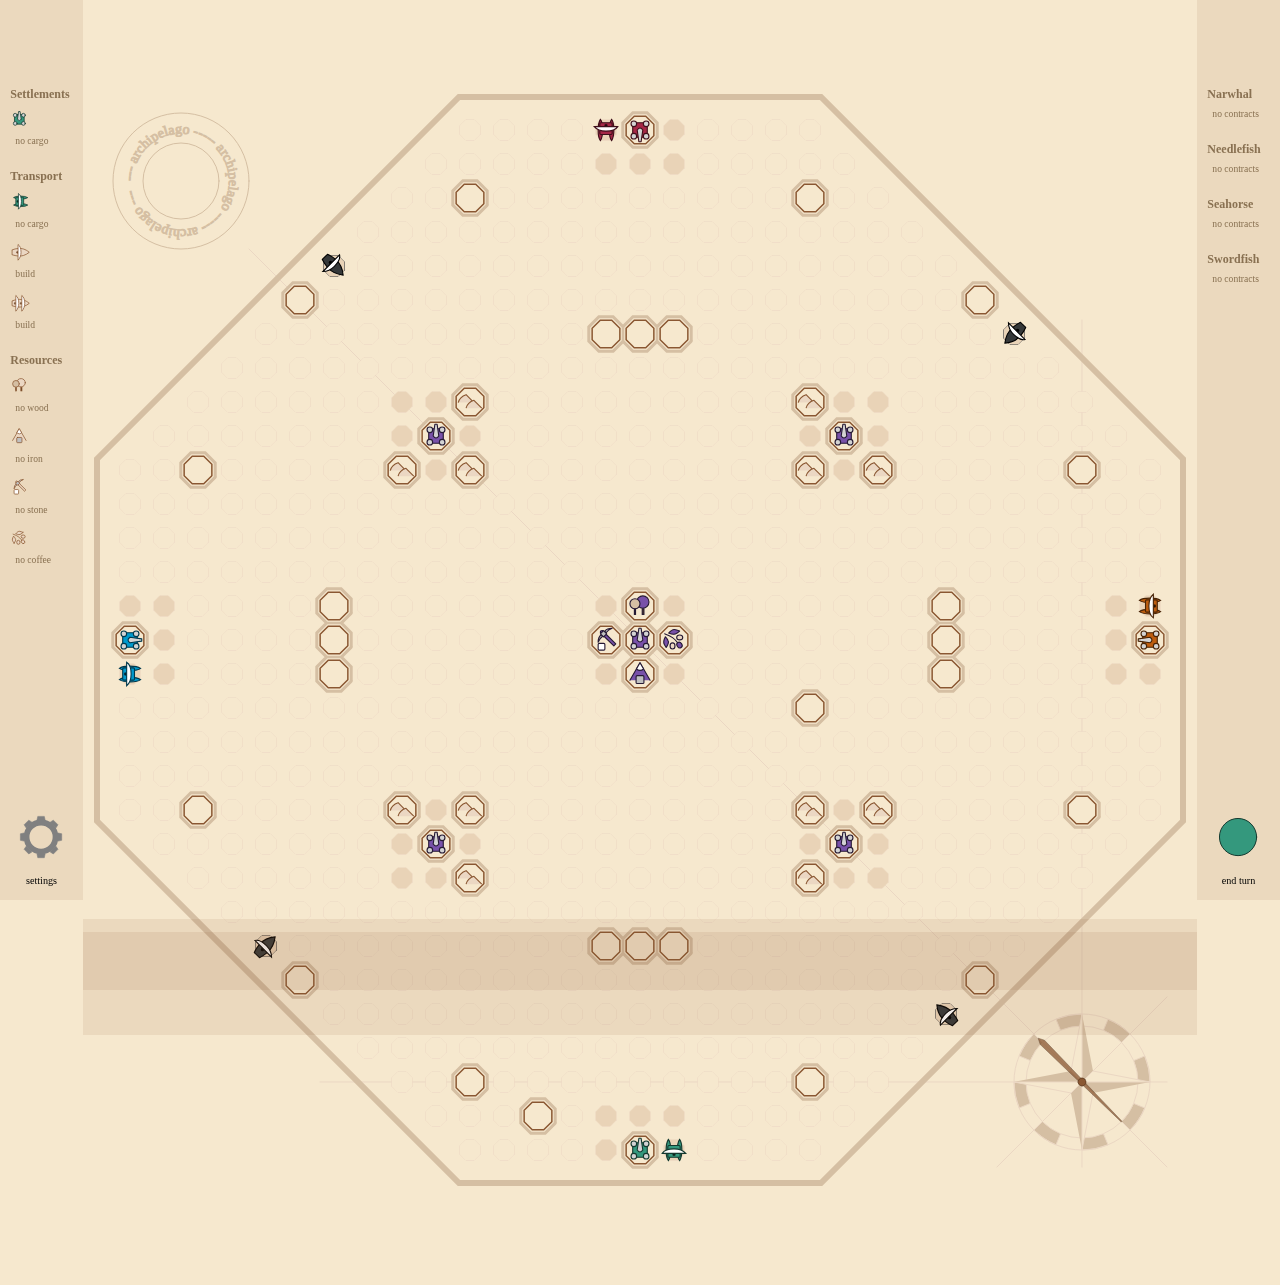
==== commit e6420edf: "Merge pull request #70 from miniature-tiger/miniature-tiger-patch-65" ====
--- a/index.html
+++ b/index.html
@@ -78,10 +78,17 @@
     </div>
 
 
-    <!-- Commentary box - Again is temporary in this position just to aid any visitors to site-->
+    <!-- Commentary box -->
         <div class='commentary'>
             <span id='firstLine'></span><br>
             <span id='secondLine'></span>
+        </div>
+
+    <!-- Building box -->
+        <div class='building'>
+            <div id='firstBuildLine'></div>
+            <div id='secondBuildLine'></div>
+            <div id='thirdBuildLine'></div>
         </div>
 
 
@@ -126,6 +133,9 @@
     <!-- The game management object -->
     <script src='gamemanagement.js'></script>
 
+    <!-- The building object -->
+    <script src='build.js'></script>
+
     <!-- The main javascript file -->
     <script src='main.js'></script>
 
--- a/surround.css
+++ b/surround.css
@@ -53,9 +53,7 @@
 /* style to fix the header and footer and prevent scrolling */
 .over_text {
     position: fixed;
-
-
-    z-index: 10;
+    z-index: 15;
 }
 
 .under_text {
@@ -124,7 +122,6 @@
 
 /* commentary box */
 .commentary {
-
     position: fixed;
     text-align: center;
     bottom: -10%;
@@ -138,8 +135,27 @@
     z-index: 15;
     background-color: rgba(138, 87, 50, 0.1);
     transition: bottom 0.2s ease-in-out
-
-
+}
+
+/* commentary box */
+.building {
+    position: fixed;
+    text-align: left;
+    bottom: -15%;
+    height: 10%;
+    left: 0%;
+    font-style: italic;
+    padding: 0.5% 0% 0.5% 0%;
+    color: rgb(137, 113, 82);
+    font-size:0.8em;
+    line-height: 140%;
+    z-index: 15;
+    background-color: rgba(138, 87, 50, 0.1);
+    transition: bottom 0.2s ease-in-out
+}
+
+#firstBuildLine, #secondBuildLine, #thirdBuildLine {
+    position: relative;
 }
 
 /* Side bar item holders and inner item formats*/
@@ -161,7 +177,7 @@
     margin-top: 10%;
     padding-top: 10%;
     padding-bottom: 0%;
-    width: 90%;
+    width: 100%;
     display: inline-block;
     text-align: left;
     font-size: 100%;
@@ -174,7 +190,7 @@
     padding-top: 10%;
     padding-bottom: 10%;
     margin-top: 0%;
-    width: 90%;
+    width: 100%;
     display: inline-block;
     text-align: left;
     margin-left: 8%;
@@ -185,9 +201,9 @@
 .dashboard_text {
     position: relative;
     display: inline-block;
-    padding-left: 45%;
+    padding-left: 40%;
     padding-bottom: 2%;
-    font-size: 0.8em;
+    font-size: 90%;
     vertical-align: bottom;
 }
 
--- a/pieces.css
+++ b/pieces.css
@@ -28,6 +28,18 @@
 }
 
 .cargo {
+    position: absolute;
+    background-color: transparent;
+    z-index: 10;
+}
+
+.warship {
+    position: absolute;
+    background-color: transparent;
+    z-index: 10;
+}
+
+.catamaran {
     position: absolute;
     background-color: transparent;
     z-index: 10;
@@ -117,6 +129,12 @@
     z-index: 10;
 }
 
+.goodsGroup {
+    position: absolute;
+    background-color: transparent;
+    z-index: 10;
+}
+
 /* Fort */
 .fort {
     position: absolute;
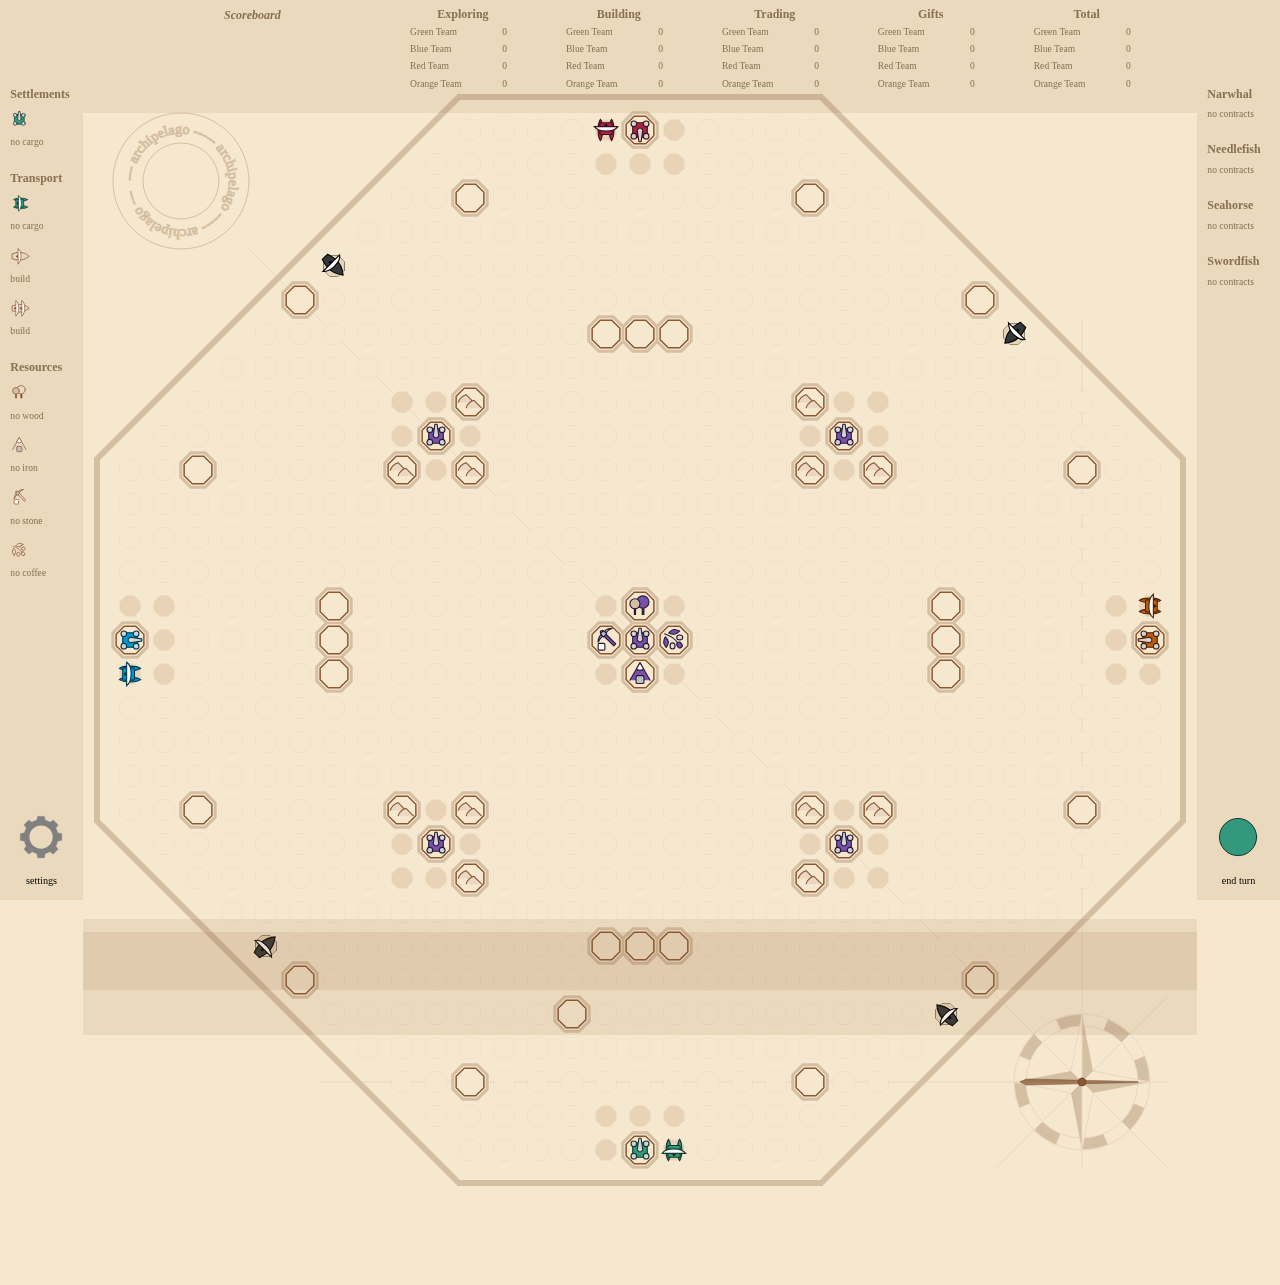
==== commit cae76989: "Scoredboard slider improvment" ====
--- a/index.html
+++ b/index.html
@@ -24,6 +24,12 @@
     <!-- Fixed header with padding underneath-->
     <div class="the_header over_text top">
 
+    </div>
+
+    <!-- Scoreboard slider -->
+    <div class='score_header top'>
+        <div class="scoreBoard">
+        </div>
     </div>
 
     <!-- Corners added to allow side panels to be exandable -->
@@ -136,6 +142,9 @@
     <!-- The building object -->
     <script src='build.js'></script>
 
+    <!-- The building object -->
+    <script src='scoring.js'></script>
+
     <!-- The main javascript file -->
     <script src='main.js'></script>
 
--- a/surround.css
+++ b/surround.css
@@ -22,32 +22,45 @@
     vertical-align: bottom;
 }
 
+/* style for the header */
+.the_header {
+   position: fixed;
+   text-align: center;
+   vertical-align: center;
+   top: 0%;
+   margin: 0%;
+   padding: 0%;
+   height: 5%;
+   background-color: transparent;
+   z-index: 40;
+}
+
  /* style for the header */
-.the_header {
-    font-size: 1.5em;
-    text-align: center;
+.score_header {
+    position: fixed;
+    text-align: center;
+    vertical-align: center;
     top: 0%;
     left: 6%;
     margin: 0%;
     padding: 0%;
     width: 88%;
-    height: 8%;
-
+    height: 12.5%;
+    background-color: rgba(138, 87, 50, 0.1);
+    transition: top 0.2s ease-in-out;
+    z-index: 10;
 }
 
 /* style for the footer */
 .the_footer {
     text-align: right;
     display: block;
-
     bottom: 0%;
     left: 6%;
     margin: 0%;
     padding: 0%;
     width: 88%;
     height: 8%;
-
-
 }
 
 /* style to fix the header and footer and prevent scrolling */
@@ -66,8 +79,6 @@
 /* style for the frame sidebars */
 .sidebar {
     position: fixed;
-    background-color: rgb(251, 242, 234);
-    background-color: transparent;
     top: 0%;
     margin: 0%;
     padding: 0%;
@@ -94,13 +105,6 @@
     bottom: 0%;
 }
 
-.left.sidebar {
-
-}
-
-.right.sidebar {
-
-}
 
 .title_box {
     position: relative;
@@ -134,7 +138,7 @@
     line-height: 140%;
     z-index: 15;
     background-color: rgba(138, 87, 50, 0.1);
-    transition: bottom 0.2s ease-in-out
+    transition: bottom 0.2s ease-in-out;
 }
 
 /* commentary box */
@@ -158,13 +162,81 @@
     position: relative;
 }
 
+/* Header slider commentator holder formats*/
+.commentator_holder {
+    position: relative;
+    padding: 0%;
+    margin: 0.5% 2% 0.5% 2%;
+    width: 20%;
+    height: 10%;
+    display: inline-block;
+    text-align: left;
+    vertical-align: top;
+    font-style: italic;
+}
+
+/* Header slider score holder formats*/
+.contest_holder {
+    position: relative;
+    padding: 0%;
+    margin: 0.5% 2% 0.5% 2%;
+    width: 10%;
+    display: inline-block;
+    text-align: left;
+    vertical-align: center;
+    /*border: 1px solid black;*/
+}
+
+.contest_inner {
+    position: relative;
+    display: block;
+    padding: 1%;
+    margin: 0%;
+    width: 100%;
+    text-align: center;
+    vertical-align: center;
+    /*border: 1px solid black;*/
+}
+
+/* Header slider score holder formats*/
+.team_name {
+    position: relative;
+    display: inline-block;
+
+    padding: 1%;
+    margin: 0%;
+    width: 73%;
+
+    text-align: left;
+    vertical-align: center;
+    font-weight: normal;
+    font-size: 80%;
+    /*border: 1px solid black;*/
+}
+
+/* Header slider score holder formats*/
+.team_score {
+    position: relative;
+    display: inline-block;
+
+    padding: 1%;
+    margin: 0%;
+    width: 20%;
+
+    text-align: center;
+    vertical-align: center;
+    font-weight: normal;
+    font-size: 80%;
+    /*border: 1px solid black;*/
+}
+
 /* Side bar item holders and inner item formats*/
 .item_holder {
     position: relative;
     margin-left: 10%;
     margin-top: 15%;
     padding: 2.5%;
-    width: 75%;
+    width: 80%;
     display: inline-block;
     text-align: left;
     vertical-align: bottom;
@@ -193,7 +265,7 @@
     width: 100%;
     display: inline-block;
     text-align: left;
-    margin-left: 8%;
+    margin-left: 0%;
     font-size: 80%;
     font-weight: normal
 }
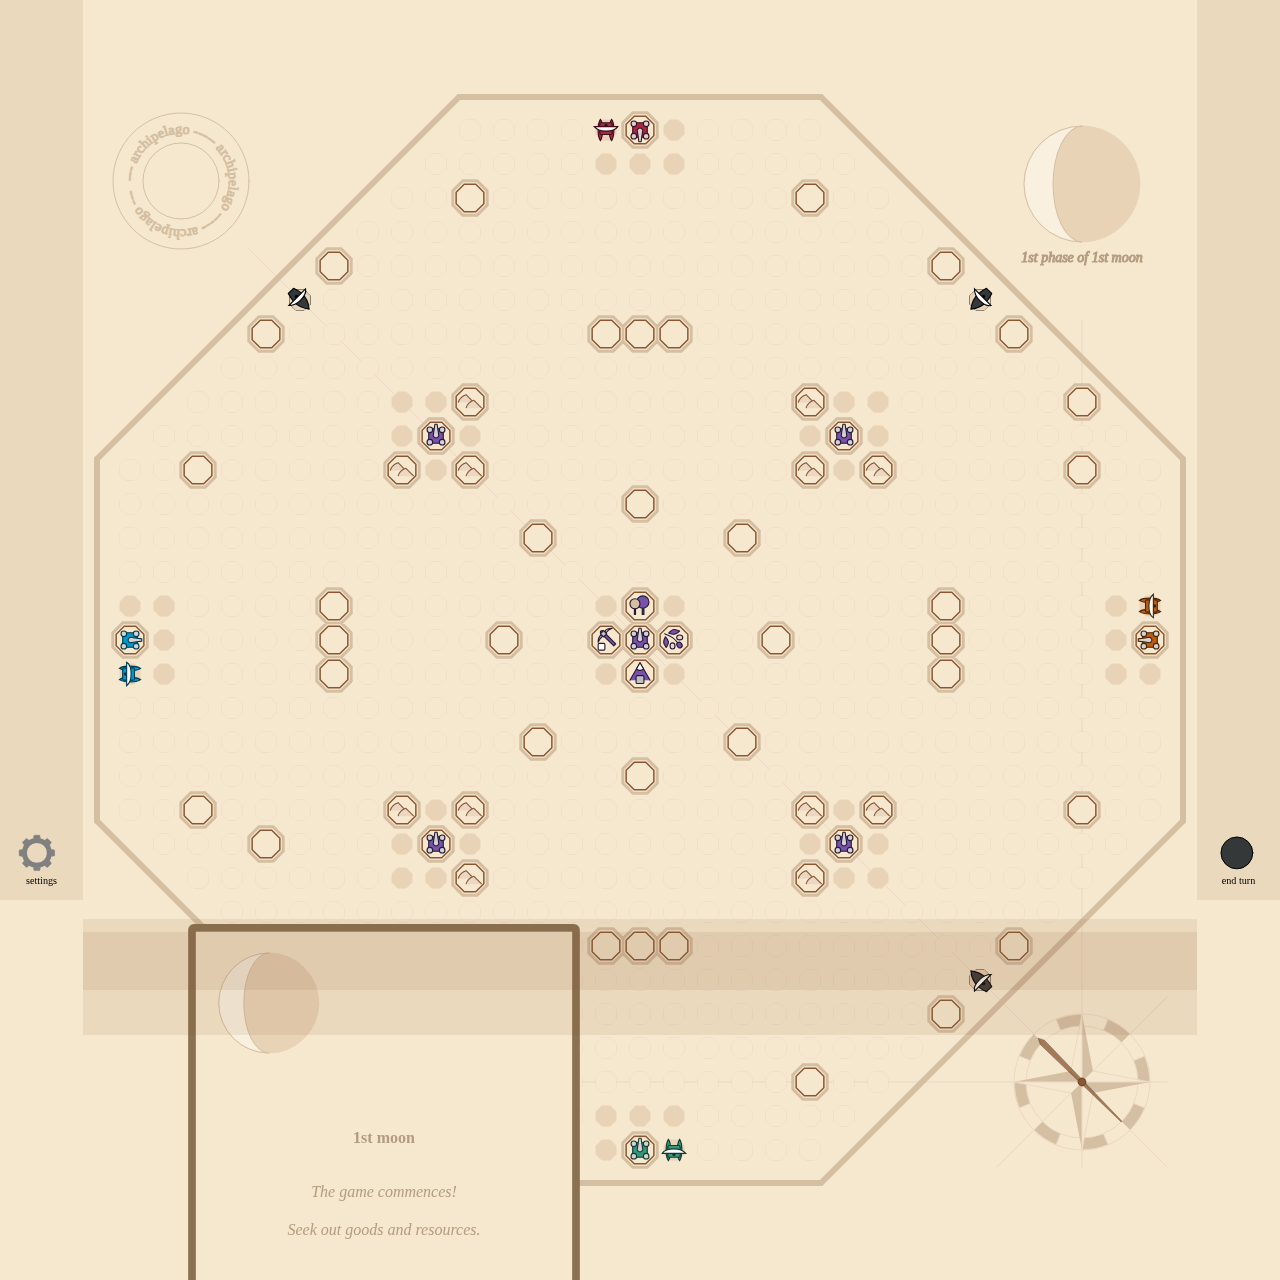
==== commit ee12faff: "Start of computer opponent automation" ====
--- a/index.html
+++ b/index.html
@@ -74,7 +74,9 @@
         </div>
         <!-- Settings panel pop up -->
         <div class="settings_popup">
-
+        </div>
+        <!-- Intro scroll panel pop up -->
+        <div class="scroll_popup">
         </div>
     </div>
 
@@ -136,6 +138,9 @@
     <!-- The pirates object -->
     <script src='pirates.js'></script>
 
+    <!-- The computer opponent object -->
+    <script src='automove.js'></script>
+
     <!-- The game management object -->
     <script src='gamemanagement.js'></script>
 
--- a/board.css
+++ b/board.css
@@ -21,6 +21,18 @@
 #activeBoard {
     position: absolute;
     background-color: transparent;
+    z-index: 2;
+}
+
+#highlightBoard {
+    position: absolute;
+    background-color: transparent;
+    z-index: 2;
+}
+
+.moonLayer {
+    position: absolute;
+    background-color: 'transparent';
     z-index: 2;
 }
 
--- a/pieces.css
+++ b/pieces.css
@@ -129,6 +129,23 @@
     z-index: 10;
 }
 
+/* Flax */
+.flax {
+    position: absolute;
+    background-color: transparent;
+    z-index: 10;
+}
+
+/* Clay */
+.clay {
+    position: absolute;
+    background-color: transparent;
+    z-index: 10;
+}
+
+
+
+
 .goodsGroup {
     position: absolute;
     background-color: transparent;
@@ -385,6 +402,7 @@
 }
 
 .Blue.team_stroke {
+    color: #0099cc;
     stroke: #00394d;
 }
 
@@ -399,6 +417,7 @@
 }
 
 .Orange.team_stroke {
+    color: #bd5d0f;
     stroke: #472306;
 }
 
@@ -412,6 +431,7 @@
 }
 
 .Red.team_stroke {
+    color: #a52746;
     stroke: #3e0f1a;
 }
 
@@ -425,6 +445,7 @@
 }
 
 .Green.team_stroke {
+    color: #34987d;
     stroke: #14392f;
 }
 
@@ -458,6 +479,14 @@
     fill: rgb(235, 215, 195);
 }
 
+.Deserted.team_stroke {
+    stroke: grey;
+}
+
+.Deserted.team_fill {
+    fill: grey;
+}
+
 .deg90 {
     transform: rotate(90deg);
     transition: transform 1s;
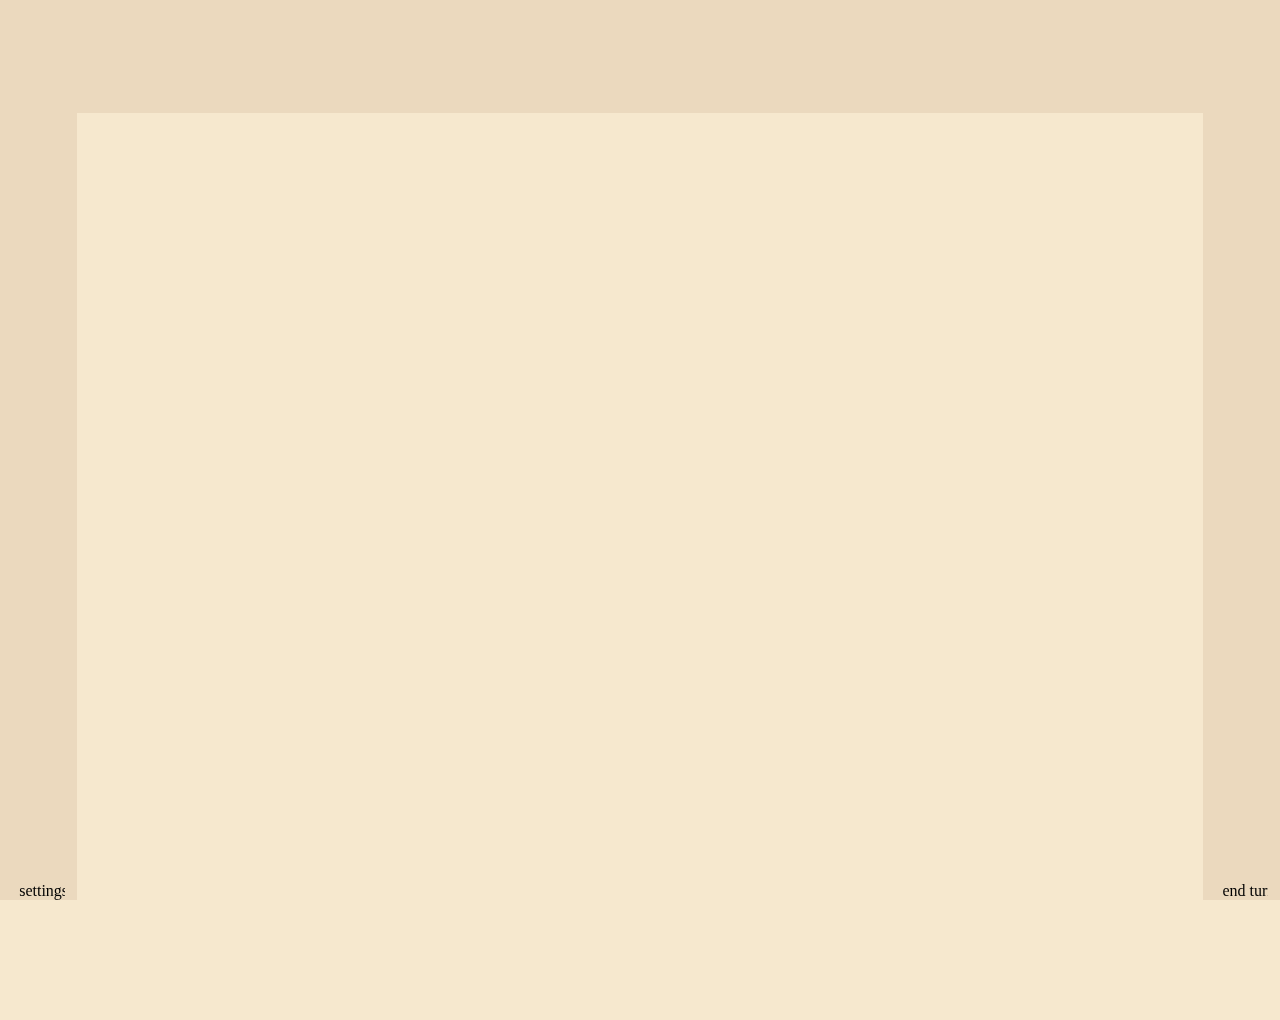
==== commit 281e3934: "Whirlpools - transitions" ====
--- a/index.html
+++ b/index.html
@@ -44,8 +44,7 @@
         </div>
     </div>
 
-    <div class="left sidebar under_text">
-    </div>
+
 
 
     <!-- A div used as a placeholder to which the dynamically generated board is added -->
@@ -59,8 +58,7 @@
         </div>
     </div>
 
-    <div class="right sidebar under_text">
-    </div>
+    
 
     <br>
 
@@ -87,7 +85,7 @@
 
 
     <!-- Commentary box -->
-        <div class='commentary'>
+        <div class='commentaryBox'>
             <span id='firstLine'></span><br>
             <span id='secondLine'></span>
         </div>
@@ -117,14 +115,41 @@
 
     </div>
 
+    <!-- The game data -->
+    <script src='gamedata.js'></script>
+
     <!-- The game board object -->
     <script src='board.js'></script>
+
+    <!-- The game board map graphics object -->
+    <script src='boarddisplay.js'></script>
+
+    <!-- The game board SVG graphics object -->
+    <script src='svgdisplay.js'></script>
+
+    <!-- The game board pieces object -->
+    <script src='piece.js'></script>
+
+    <!-- The game board holder object -->
+    <script src='boardholder.js'></script>
+
+    <!-- The move creation object -->
+    <script src='move.js'></script>
+
+    <!-- The game board pieces graphics object -->
+    <script src='piecedisplay.js'></script>
+
+    <!-- The goods icons graphics object -->
+    <script src='icons.js'></script>
 
     <!-- The dashboard object -->
     <script src='dashboard.js'></script>
 
     <!-- The compass object -->
     <script src='compass.js'></script>
+
+    <!-- The game commentary object -->
+    <script src='commentary.js'></script>
 
     <!-- The resource object -->
     <script src='resource.js'></script>
@@ -135,14 +160,23 @@
     <!-- The piece movement object -->
     <script src='movement.js'></script>
 
+    <!-- The human movement object -->
+    <script src='human.js'></script>
+
     <!-- The pirates object -->
     <script src='pirates.js'></script>
+
+    <!-- The whirlpool object -->
+    <script src='whirlpool.js'></script>
 
     <!-- The computer opponent object -->
     <script src='automove.js'></script>
 
     <!-- The game management object -->
     <script src='gamemanagement.js'></script>
+
+    <!-- The settings object -->
+    <script src='settings.js'></script>
 
     <!-- The building object -->
     <script src='build.js'></script>
--- a/surround.css
+++ b/surround.css
@@ -72,7 +72,7 @@
 .under_text {
     position: static;
     width: 100%;
-    background-color: rgb(254,252,250);
+    /* background-color: rgb(254,252,250); */
     padding-top: 1%;
 }
 
@@ -84,7 +84,8 @@
     padding: 0%;
     height: 84%;
     top: 8%;
-    background-color: rgba(138, 87, 50, 0.1);
+    background-color: rgba(138, 87, 50, 0.1); 
+    overflow: scroll;
 }
 
 .left {
@@ -125,7 +126,7 @@
 }
 
 /* commentary box */
-.commentary {
+.commentaryBox {
     position: fixed;
     text-align: center;
     bottom: -10%;
@@ -141,7 +142,7 @@
     transition: bottom 0.2s ease-in-out;
 }
 
-/* commentary box */
+/* building */
 .building {
     position: fixed;
     text-align: left;
@@ -160,6 +161,7 @@
 
 #firstBuildLine, #secondBuildLine, #thirdBuildLine {
     position: relative;
+    left: 7%;
 }
 
 /* Header slider commentator holder formats*/
@@ -304,18 +306,17 @@
     position: absolute;
     display: block;
     bottom: 0%;
-    height: 35%;
-    width: 100%;
+    height: 25%;
+    width: 60%;
     padding: 0%;
     color: black;
     background-color: transparent;
-    text-align: center;
+    text-align: left;
+    padding-left: 25%;
     overflow: hidden;
     white-space: nowrap;
-    font-size: 85%;
-    vertical-align: bottom;
-
-
+    font-size: 80%;
+    vertical-align: bottom;
 }
 
 /* End of turn icon */
@@ -392,7 +393,7 @@
 }
 
 /* Transparent covering for full screen when settings panel is called up */
-.settings_popup {
+.settings_popup, .scroll_popup {
     display: none;
     position: fixed;
     left: 0px;
